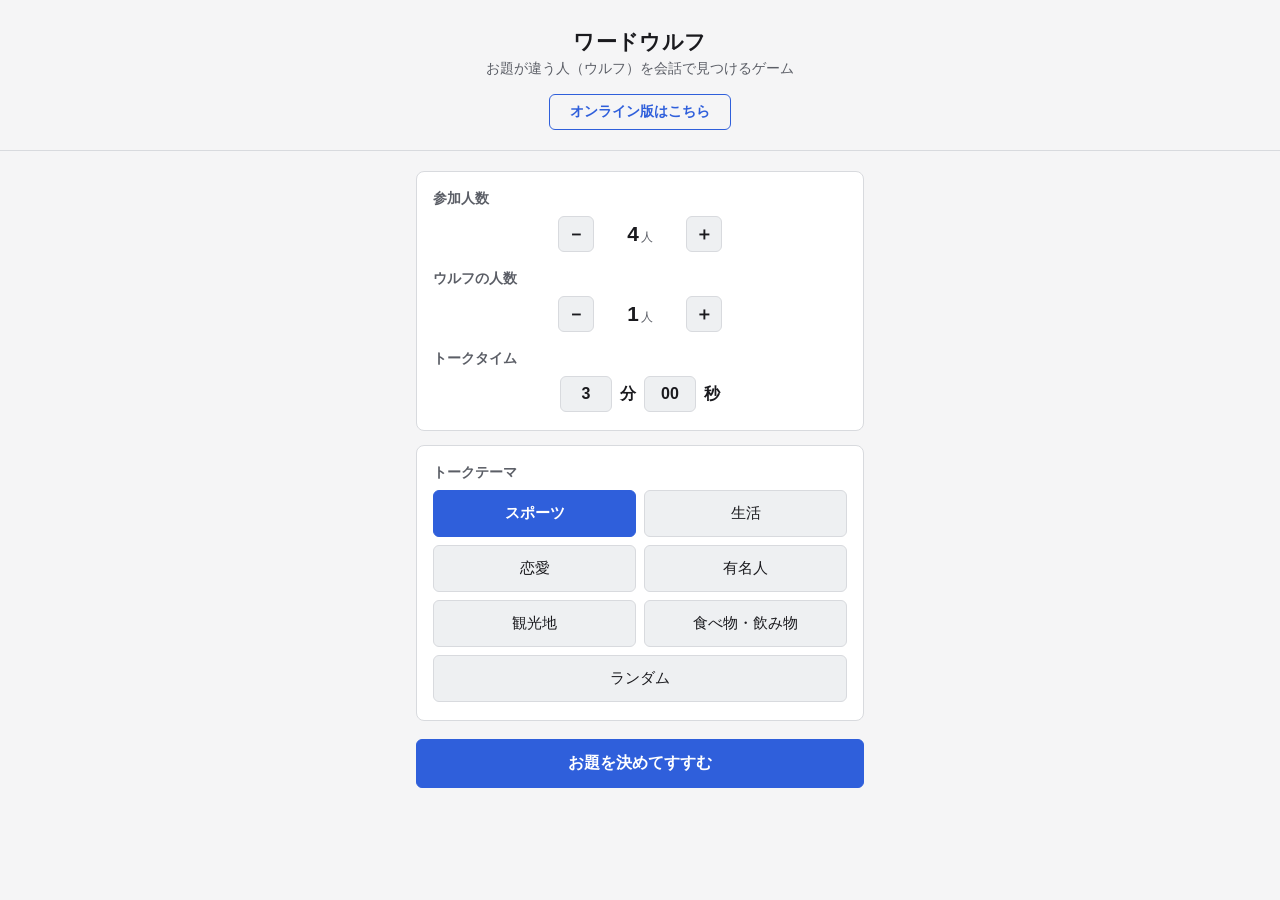
==== index.html @ 1f2a6dbf "Update index.html" ====
<!DOCTYPE html>
<html lang="ja">
<head>
<meta charset="UTF-8">
<meta name="viewport" content="width=device-width, initial-scale=1.0">
<title>ワードウルフ</title>
<style>
:root{
	--bg:#f5f5f6;
	--surface:#ffffff;
	--surface-2:#eef0f2;
	--border:#d8dade;
	--text:#1a1a1e;
	--text-muted:#5b5e66;
	--accent:#2f5fdb;
	--accent-text:#ffffff;
	--danger:#c62a2a;
	--radius:8px;
}
@media (prefers-color-scheme: dark){
	:root{
		--bg:#121214;
		--surface:#1b1c1f;
		--surface-2:#242529;
		--border:#333438;
		--text:#e7e7ea;
		--text-muted:#9a9ca3;
		--accent:#5b8bff;
		--accent-text:#0c0d0f;
		--danger:#ff6b6b;
	}
}
*{box-sizing:border-box;}
html,body{
	margin:0;padding:0;
	font-family:-apple-system,BlinkMacSystemFont,"Segoe UI",Roboto,"Hiragino Kaku Gothic ProN","Noto Sans JP",sans-serif;
	background:var(--bg);
	color:var(--text);
	-webkit-tap-highlight-color:transparent;
}
body{
	min-height:100vh;
	display:flex;
	flex-direction:column;
	align-items:center;
	padding:0 0 40px;
}
.wrap{
	width:100%;
	max-width:480px;
	padding:0 16px;
}
.screen{display:none;}
.screen.active{display:block;}

header.top{
	width:100%;
	text-align:center;
	padding:28px 0 4px;
	border-bottom:1px solid var(--border);
	margin-bottom:20px;
}
header.top h1{
	font-size:1.3em;
	margin:0;
	font-weight:600;
	letter-spacing:.02em;
}
header.top p{
	margin:4px 0 16px;
	font-size:.85em;
	color:var(--text-muted);
}
.online-link{
	display:inline-block;
	padding:8px 20px;
	border-radius:6px;
	border:1px solid var(--accent);
	background:transparent;
	color:var(--accent);
	font-size:.85em;
	font-weight:600;
	text-decoration:none;
	margin-bottom:16px;
}
.online-link:active{opacity:.8;}

.card{
	background:var(--surface);
	border:1px solid var(--border);
	border-radius:var(--radius);
	padding:18px 16px;
	margin-bottom:14px;
}

.field{margin-bottom:18px;}
.field:last-child{margin-bottom:0;}
.field label{
	display:block;
	font-weight:600;
	font-size:.85em;
	margin-bottom:8px;
	color:var(--text-muted);
}
.stepper{
	display:flex;
	align-items:center;
	justify-content:center;
	gap:16px;
}
.stepper button{
	width:36px;height:36px;
	border-radius:6px;
	border:1px solid var(--border);
	background:var(--surface-2);
	color:var(--text);
	font-size:1.1em;
	font-weight:600;
	cursor:pointer;
}
.stepper button:active{background:var(--border);}
.stepper .val{
	min-width:60px;
	text-align:center;
	font-size:1.3em;
	font-weight:600;
}
.stepper .val small{display:inline;font-size:.6em;font-weight:400;color:var(--text-muted);margin-left:2px;}

.error-msg{
	display:none;
	color:var(--danger);
	font-size:.8em;
	margin-top:6px;
	text-align:center;
}

.time-row{
	display:flex;
	align-items:center;
	justify-content:center;
	gap:8px;
	font-size:1em;
	font-weight:600;
}
.time-row input.time-input{
	width:52px;
	text-align:center;
	background:var(--surface-2);
	color:var(--text);
	border:1px solid var(--border);
	border-radius:6px;
	padding:8px 4px;
	font-size:16px;
	font-weight:600;
	font-family:inherit;
}

.cat-grid{
	display:grid;
	grid-template-columns:1fr 1fr;
	gap:8px;
}
.cat-btn{
	border:1px solid var(--border);
	background:var(--surface-2);
	color:var(--text);
	border-radius:6px;
	padding:12px 8px;
	font-size:.95em;
	font-weight:500;
	font-family:inherit;
	cursor:pointer;
}
.cat-btn.selected{
	border-color:var(--accent);
	background:var(--accent);
	color:var(--accent-text);
	font-weight:600;
}
.cat-btn.random{grid-column:1 / span 2;}

.btn-main{
	width:100%;
	padding:13px;
	border:1px solid var(--accent);
	border-radius:6px;
	background:var(--accent);
	color:var(--accent-text);
	font-size:1em;
	font-weight:600;
	font-family:inherit;
	cursor:pointer;
	margin-top:4px;
}
.btn-main:active{opacity:.85;}
.btn-sub{
	width:100%;
	padding:12px;
	border:1px solid var(--border);
	border-radius:6px;
	background:var(--surface);
	color:var(--text);
	font-size:.95em;
	font-weight:500;
	font-family:inherit;
	cursor:pointer;
	margin-top:8px;
}

input.name-input{
	width:100%;
	padding:12px;
	border-radius:6px;
	border:1px solid var(--border);
	background:var(--surface-2);
	color:var(--text);
	font-size:1em;
	font-family:inherit;
	margin-bottom:10px;
}
input.name-input::placeholder{color:var(--text-muted);}

.center-stage{
	text-align:center;
	padding:36px 8px 20px;
}
.player-badge{
	display:inline-block;
	background:var(--surface-2);
	border:1px solid var(--border);
	border-radius:6px;
	padding:6px 18px;
	font-weight:600;
	margin-bottom:18px;
}
.msg2{
	font-size:1.6em;
	font-weight:700;
	min-height:1.3em;
	margin:8px 0 26px;
	color:var(--text);
}
.msg{
	font-size:1em;
	color:var(--text-muted);
	min-height:1.3em;
}
.tap-hint{
	font-size:.8em;
	color:var(--text-muted);
	margin-top:24px;

}

.timer-circle{
	width:200px;height:200px;
	margin:16px auto 8px;
	border-radius:50%;
	border:3px solid var(--border);
	display:flex;align-items:center;justify-content:center;
}
.timer-circle .time{
	font-size:2.2em;
	font-weight:700;
	font-variant-numeric:tabular-nums;
}
.category-tag{
	display:inline-block;
	background:var(--surface-2);
	border:1px solid var(--border);
	border-radius:6px;
	padding:4px 14px;
	font-size:.8em;
	margin-bottom:10px;
	color:var(--text-muted);
}

.reveal-list p{
	background:var(--surface-2);
	border:1px solid var(--border);
	border-radius:6px;
	padding:10px 14px;
	margin:8px 0;
	font-size:.95em;
}
.reveal-list p b{color:var(--text);}

.progress-dots{
	display:flex;justify-content:center;gap:6px;margin-bottom:20px;
}
.progress-dots span{
	width:7px;height:7px;border-radius:50%;background:var(--border);
}
.progress-dots span.done{background:var(--accent);}
.progress-dots span.current{background:var(--text);}

</style>
</head>
<body>

<header class="top">
	<h1>ワードウルフ</h1>
	<p>お題が違う人（ウルフ）を会話で見つけるゲーム</p>
	<a href="online/" class="online-link">オンライン版はこちら</a>
</header>

<div class="wrap">

	<!-- 1. セットアップ画面 -->
	<section id="screen-setup" class="screen active">
		<div class="card">
			<div class="field">
				<label>参加人数</label>
				<div class="stepper">
					<button type="button" onclick="changeCount('player', -1)">－</button>
					<div class="val" id="playercount-val">4<small>人</small></div>
					<button type="button" onclick="changeCount('player', 1)">＋</button>
				</div>
				<div class="error-msg" id="error_playercount">3人以上を選んでください</div>
			</div>
			<div class="field">
				<label>ウルフの人数</label>
				<div class="stepper">
					<button type="button" onclick="changeCount('wolf', -1)">－</button>
					<div class="val" id="wolfcount-val">1<small>人</small></div>
					<button type="button" onclick="changeCount('wolf', 1)">＋</button>
				</div>
				<div class="error-msg" id="error_wordwolfcount">1人以上、参加人数未満にしてください</div>
			</div>
			<div class="field">
				<label>トークタイム</label>
				<div class="time-row">
					<input type="text" inputmode="numeric" pattern="[0-9]*" id="talktime_min" class="time-input" value="3" maxlength="2" oninput="onTimeInput(this,'min')">分
					<input type="text" inputmode="numeric" pattern="[0-9]*" id="talktime_sec" class="time-input" value="00" maxlength="2" oninput="onTimeInput(this,'sec')">秒
				</div>
				<div class="error-msg" id="error_talktime">1秒以上を設定してください</div>
			</div>
		</div>

		<div class="card">
			<div class="field" style="margin-bottom:8px;">
				<label>トークテーマ</label>
			</div>
			<div class="cat-grid" id="cat-grid"></div>
		</div>

		<button class="btn-main" onclick="roommakeNext()">お題を決めてすすむ</button>
	</section>

	<!-- 2. 名前入力画面 -->
	<section id="screen-names" class="screen">
		<div class="card">
			<div class="field">
				<label>参加者の名前を入力してください</label>
				<div id="names"></div>
			</div>
		</div>
		<button class="btn-main" onclick="nameNext()">つぎへ</button>
		<button class="btn-sub" onclick="goScreen('setup')">戻る</button>
	</section>

	<!-- 3. お題確認画面（端末を回して1人ずつ確認） -->
	<section id="screen-odai" class="screen">
		<div class="center-stage">
			<div class="progress-dots" id="odai-dots"></div>
			<div class="category-tag" id="odai-category"></div>
			<div class="player-badge" id="odai-player"></div>
			<div class="msg" id="msg"></div>
			<div class="msg2" id="msg2"></div>
			<input type="hidden" id="nowId" value="0">
			<button class="btn-main" id="next" onclick="nextMemberOdai()">はい</button>
			<div class="tap-hint">端末を次の人に回してからタップしてください</div>
		</div>
	</section>

	<!-- 4. ゲーム中（タイマー）画面 -->
	<section id="screen-game" class="screen">
		<div class="center-stage">
			<div class="category-tag" id="game-category"></div>
			<p style="opacity:.8;margin-bottom:0;">自分のお題について、バレないように話し合おう！</p>
			<div class="timer-circle"><div class="time" id="time">--:--</div></div>
			<p style="opacity:.6;font-size:.85em;">トークタイムが終わると自動的に次の画面に進みます</p>
			<button class="btn-sub" onclick="cancelGame()">最初の画面に戻る</button>
		</div>
	</section>

	<!-- 4.5 終了確認画面（答えが見える前のワンクッション） -->
	<section id="screen-confirm" class="screen">
		<div class="center-stage" style="padding-top:20px;">
			<div class="msg2" style="font-size:1.5em;">トーク終了</div>
			<p style="opacity:.8;">話し合いは終わりましたか？<br>次の画面で答えが表示されます。</p>
		</div>
		<button class="btn-main" onclick="revealAnswers()">答え合わせをする</button>
	</section>

	<!-- 5. 結果発表画面 -->
	<section id="screen-finish" class="screen">
		<div class="center-stage" style="padding-top:20px;">
			<div class="msg2" style="font-size:1.5em;">トーク終了！</div>
			<p style="opacity:.8;">誰がウルフだったか話し合おう。答え合わせはこちら</p>
		</div>
		<div class="card">
			<div class="reveal-list" id="waitmember"></div>
		</div>
		<button class="btn-main" onclick="sameThemeContinue()">お題だけを変えて続行</button>
		<button class="btn-main" onclick="openOdaiChange()">テーマを変えて続行</button>
		<button class="btn-sub" onclick="resetAll()">最初からやり直す</button>
	</section>

	<!-- 5.5 お題だけ変更する専用画面 -->
	<section id="screen-odaichange" class="screen">
		<div class="card">
			<div class="field" style="margin-bottom:8px;">
				<label>お題を引き直すテーマを選んでください</label>
			</div>
			<div class="cat-grid" id="cat-grid-change"></div>
		</div>
		<button class="btn-main" onclick="applyOdaiChange()">このテーマでお題を引く</button>
		<button class="btn-sub" onclick="goScreen('finish')">戻る</button>
	</section>

</div>

<script src="questions.js"></script>
<script src="game.js"></script>
</body>
</html>
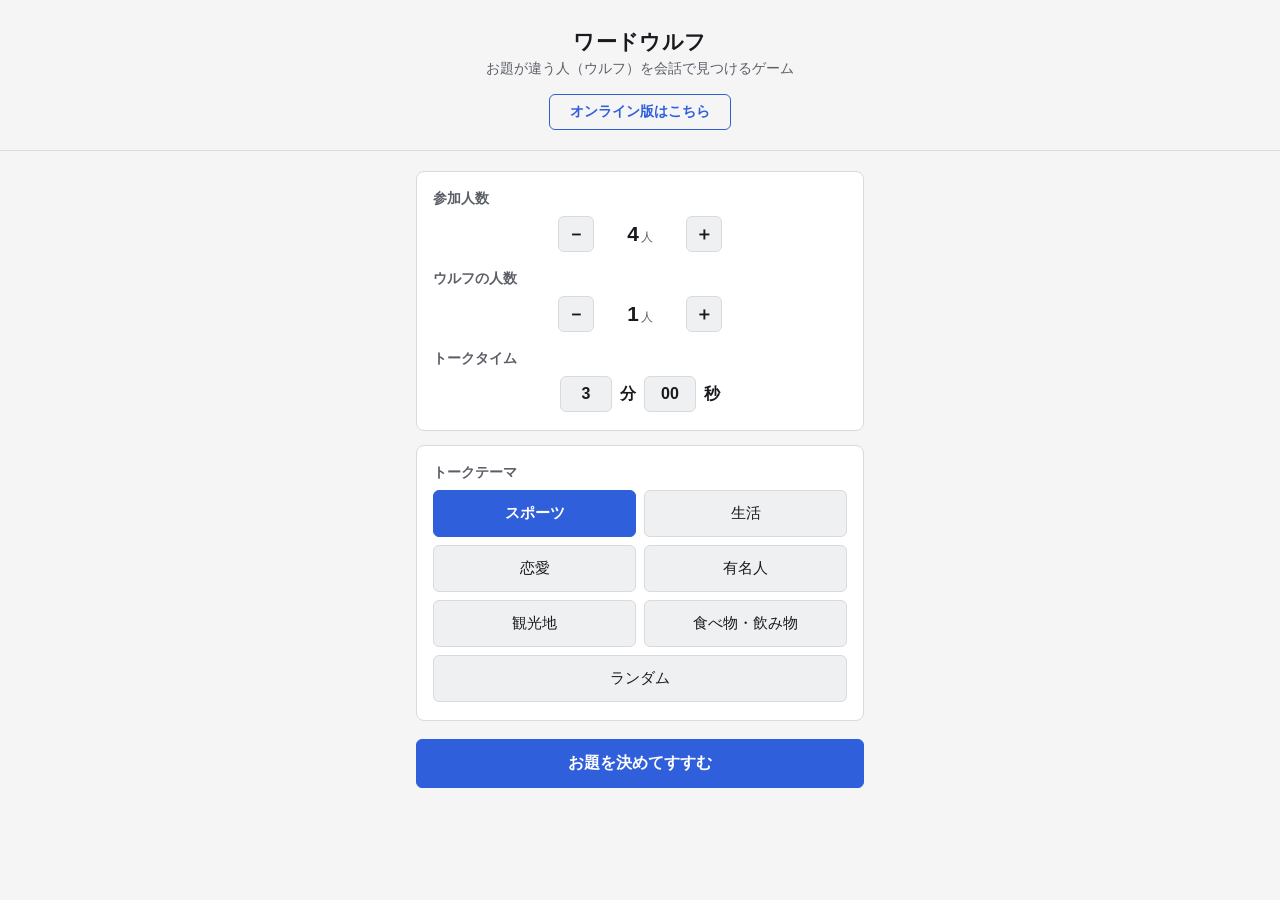
==== commit 1034c038: "Update index.html" ====
--- a/index.html
+++ b/index.html
@@ -302,7 +302,7 @@
 <header class="top">
 	<h1>ワードウルフ</h1>
 	<p>お題が違う人（ウルフ）を会話で見つけるゲーム</p>
-	<a href="online/" class="online-link">オンライン版はこちら</a>
+	<a href="online" class="online-link">オンライン版はこちら</a>
 </header>
 
 <div class="wrap">
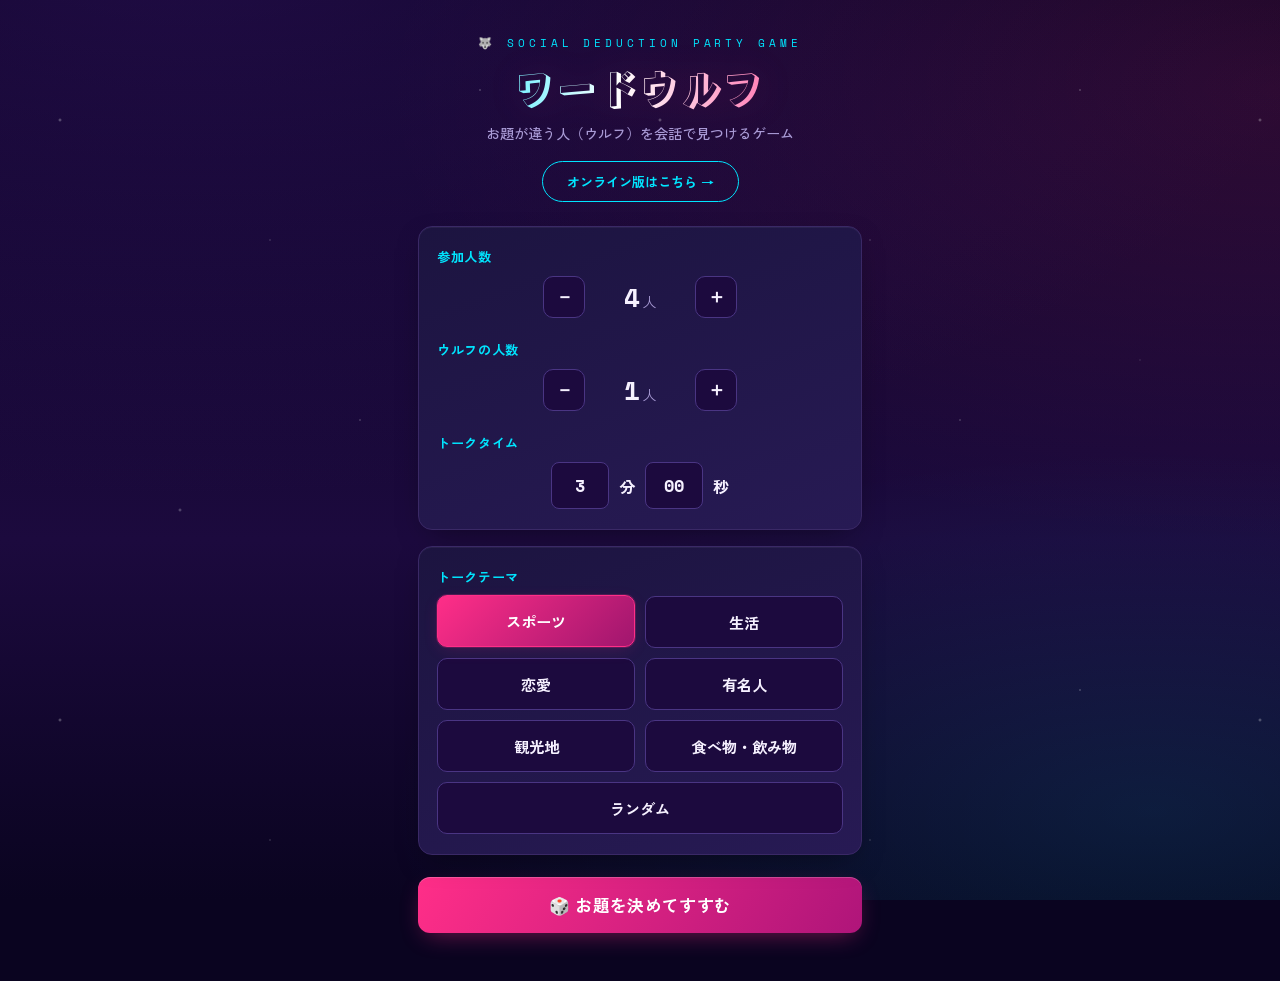
==== commit f98d0d0d: "Update index.html" ====
--- a/index.html
+++ b/index.html
@@ -4,37 +4,35 @@
 <meta charset="UTF-8">
 <meta name="viewport" content="width=device-width, initial-scale=1.0">
 <title>ワードウルフ</title>
+<link rel="preconnect" href="https://fonts.googleapis.com">
+<link rel="preconnect" href="https://fonts.gstatic.com" crossorigin>
+<link href="https://fonts.googleapis.com/css2?family=Rampart+One&family=Zen+Kaku+Gothic+New:wght@500;700;900&family=Space+Mono:wght@400;700&display=swap" rel="stylesheet">
 <style>
 :root{
-	--bg:#f5f5f6;
-	--surface:#ffffff;
-	--surface-2:#eef0f2;
-	--border:#d8dade;
-	--text:#1a1a1e;
-	--text-muted:#5b5e66;
-	--accent:#2f5fdb;
-	--accent-text:#ffffff;
-	--danger:#c62a2a;
-	--radius:8px;
-}
-@media (prefers-color-scheme: dark){
-	:root{
-		--bg:#121214;
-		--surface:#1b1c1f;
-		--surface-2:#242529;
-		--border:#333438;
-		--text:#e7e7ea;
-		--text-muted:#9a9ca3;
-		--accent:#5b8bff;
-		--accent-text:#0c0d0f;
-		--danger:#ff6b6b;
-	}
+	--bg-1:#0a0420;
+	--bg-2:#1c0a3e;
+	--surface:#1c1440;
+	--surface-2:#271a54;
+	--border:#4a3583;
+	--border-soft:#3a2966;
+	--text:#f6f1ff;
+	--text-muted:#a99bd6;
+	--accent:#ff2e88;
+	--accent-soft:#ff2e8833;
+	--accent2:#00e5ff;
+	--accent2-soft:#00e5ff33;
+	--gold:#ffce3d;
+	--danger:#ff4d4d;
+	--radius:14px;
+	--font-display:"Rampart One", "Zen Kaku Gothic New", sans-serif;
+	--font-body:"Zen Kaku Gothic New", -apple-system, BlinkMacSystemFont, "Hiragino Kaku Gothic ProN", sans-serif;
+	--font-mono:"Space Mono", monospace;
 }
 *{box-sizing:border-box;}
 html,body{
 	margin:0;padding:0;
-	font-family:-apple-system,BlinkMacSystemFont,"Segoe UI",Roboto,"Hiragino Kaku Gothic ProN","Noto Sans JP",sans-serif;
-	background:var(--bg);
+	font-family:var(--font-body);
+	background:var(--bg-1);
 	color:var(--text);
 	-webkit-tap-highlight-color:transparent;
 }
@@ -43,266 +41,405 @@
 	display:flex;
 	flex-direction:column;
 	align-items:center;
-	padding:0 0 40px;
-}
+	padding:0 0 48px;
+	position:relative;
+	overflow-x:hidden;
+	background:
+		radial-gradient(ellipse 90% 60% at 15% -5%, #4a1a8a55, transparent),
+		radial-gradient(ellipse 70% 50% at 100% 10%, #ff2e8822, transparent),
+		radial-gradient(ellipse 60% 40% at 90% 90%, #00e5ff1a, transparent),
+		linear-gradient(180deg, var(--bg-1), var(--bg-2) 60%, var(--bg-1));
+	background-attachment:fixed;
+}
+/* drifting star field */
+body::before{
+	content:"";
+	position:fixed;
+	inset:0;
+	pointer-events:none;
+	z-index:0;
+	background-image:
+		radial-gradient(2px 2px at 10% 20%, #ffffffaa, transparent),
+		radial-gradient(1.5px 1.5px at 80% 15%, #ffffff88, transparent),
+		radial-gradient(1.5px 1.5px at 60% 70%, #ffffff77, transparent),
+		radial-gradient(2px 2px at 30% 85%, #ffffff99, transparent),
+		radial-gradient(1px 1px at 90% 60%, #ffffff66, transparent),
+		radial-gradient(1.5px 1.5px at 45% 40%, #ffffff55, transparent);
+	background-size:600px 600px;
+	animation:twinkle 6s ease-in-out infinite alternate;
+	opacity:.6;
+}
+@keyframes twinkle{
+	from{opacity:.35;}
+	to{opacity:.75;}
+}
+@media (prefers-reduced-motion: reduce){
+	body::before{animation:none;}
+}
+
 .wrap{
 	width:100%;
 	max-width:480px;
-	padding:0 16px;
+	padding:0 18px;
+	position:relative;
+	z-index:1;
 }
 .screen{display:none;}
-.screen.active{display:block;}
+.screen.active{display:block; animation:riseIn .4s cubic-bezier(.2,.8,.2,1);}
+@keyframes riseIn{
+	from{opacity:0; transform:translateY(10px);}
+	to{opacity:1; transform:translateY(0);}
+}
+@media (prefers-reduced-motion: reduce){
+	.screen.active{animation:none;}
+}
 
 header.top{
 	width:100%;
+	max-width:480px;
 	text-align:center;
-	padding:28px 0 4px;
-	border-bottom:1px solid var(--border);
-	margin-bottom:20px;
+	padding:34px 20px 18px;
+	position:relative;
+	z-index:1;
+}
+header.top .eyebrow{
+	font-family:var(--font-mono);
+	font-size:.7em;
+	letter-spacing:.35em;
+	color:var(--accent2);
+	text-transform:uppercase;
+	margin-bottom:10px;
 }
 header.top h1{
-	font-size:1.3em;
+	font-family:var(--font-display);
+	font-size:2.5em;
 	margin:0;
-	font-weight:600;
-	letter-spacing:.02em;
+	font-weight:400;
+	letter-spacing:.04em;
+	background:linear-gradient(90deg, var(--accent2), #ffffff 45%, var(--accent));
+	-webkit-background-clip:text;
+	background-clip:text;
+	-webkit-text-fill-color:transparent;
+	filter:drop-shadow(0 0 18px var(--accent-soft));
+	line-height:1.3;
 }
 header.top p{
-	margin:4px 0 16px;
-	font-size:.85em;
+	margin:10px 0 18px;
+	font-size:.88em;
 	color:var(--text-muted);
+	font-weight:500;
 }
 .online-link{
 	display:inline-block;
-	padding:8px 20px;
-	border-radius:6px;
-	border:1px solid var(--accent);
+	padding:10px 24px;
+	border-radius:999px;
+	border:1px solid var(--accent2);
 	background:transparent;
-	color:var(--accent);
-	font-size:.85em;
-	font-weight:600;
+	color:var(--accent2);
+	font-size:.82em;
+	font-weight:700;
 	text-decoration:none;
+	margin-bottom:6px;
+	transition:box-shadow .2s, transform .15s;
+	box-shadow:0 0 0 var(--accent2-soft);
+}
+.online-link:active{
+	transform:scale(.97);
+	box-shadow:0 0 22px var(--accent2-soft);
+}
+
+.card{
+	background:linear-gradient(160deg, var(--surface), var(--surface-2));
+	border:1px solid var(--border-soft);
+	border-radius:var(--radius);
+	padding:20px 18px;
 	margin-bottom:16px;
-}
-.online-link:active{opacity:.8;}
-
-.card{
-	background:var(--surface);
-	border:1px solid var(--border);
-	border-radius:var(--radius);
-	padding:18px 16px;
-	margin-bottom:14px;
-}
-
-.field{margin-bottom:18px;}
+	box-shadow:0 10px 30px -12px #00000080, inset 0 1px 0 #ffffff0d;
+	position:relative;
+}
+
+.field{margin-bottom:22px;}
 .field:last-child{margin-bottom:0;}
 .field label{
 	display:block;
-	font-weight:600;
-	font-size:.85em;
-	margin-bottom:8px;
-	color:var(--text-muted);
+	font-weight:700;
+	font-size:.82em;
+	margin-bottom:10px;
+	color:var(--accent2);
+	letter-spacing:.05em;
 }
 .stepper{
 	display:flex;
 	align-items:center;
 	justify-content:center;
-	gap:16px;
+	gap:20px;
 }
 .stepper button{
-	width:36px;height:36px;
-	border-radius:6px;
+	width:42px;height:42px;
+	border-radius:10px;
 	border:1px solid var(--border);
-	background:var(--surface-2);
-	color:var(--text);
-	font-size:1.1em;
-	font-weight:600;
+	background:var(--bg-2);
+	color:var(--text);
+	font-size:1.2em;
+	font-weight:700;
 	cursor:pointer;
-}
-.stepper button:active{background:var(--border);}
+	transition:background .15s, transform .1s, box-shadow .15s;
+}
+.stepper button:active{
+	background:var(--accent);
+	border-color:var(--accent);
+	transform:scale(.94);
+	box-shadow:0 0 16px var(--accent-soft);
+}
 .stepper .val{
-	min-width:60px;
+	min-width:70px;
 	text-align:center;
-	font-size:1.3em;
-	font-weight:600;
-}
-.stepper .val small{display:inline;font-size:.6em;font-weight:400;color:var(--text-muted);margin-left:2px;}
+	font-family:var(--font-mono);
+	font-size:1.6em;
+	font-weight:700;
+	color:var(--text);
+}
+.stepper .val small{display:inline;font-size:.55em;font-weight:400;color:var(--text-muted);margin-left:2px;font-family:var(--font-body);}
 
 .error-msg{
 	display:none;
 	color:var(--danger);
 	font-size:.8em;
-	margin-top:6px;
+	margin-top:8px;
 	text-align:center;
+	font-weight:600;
 }
 
 .time-row{
 	display:flex;
 	align-items:center;
 	justify-content:center;
-	gap:8px;
+	gap:10px;
 	font-size:1em;
-	font-weight:600;
+	font-weight:700;
 }
 .time-row input.time-input{
-	width:52px;
+	width:58px;
 	text-align:center;
-	background:var(--surface-2);
+	background:var(--bg-2);
 	color:var(--text);
 	border:1px solid var(--border);
-	border-radius:6px;
-	padding:8px 4px;
-	font-size:16px;
-	font-weight:600;
-	font-family:inherit;
+	border-radius:8px;
+	padding:10px 4px;
+	font-size:17px;
+	font-weight:700;
+	font-family:var(--font-mono);
+}
+.time-row input.time-input:focus{
+	outline:none;
+	border-color:var(--accent2);
+	box-shadow:0 0 0 3px var(--accent2-soft);
 }
 
 .cat-grid{
 	display:grid;
 	grid-template-columns:1fr 1fr;
-	gap:8px;
+	gap:10px;
 }
 .cat-btn{
 	border:1px solid var(--border);
-	background:var(--surface-2);
-	color:var(--text);
-	border-radius:6px;
-	padding:12px 8px;
+	background:var(--bg-2);
+	color:var(--text);
+	border-radius:10px;
+	padding:14px 8px;
 	font-size:.95em;
-	font-weight:500;
-	font-family:inherit;
+	font-weight:700;
+	font-family:var(--font-body);
 	cursor:pointer;
+	transition:all .15s;
 }
 .cat-btn.selected{
 	border-color:var(--accent);
-	background:var(--accent);
-	color:var(--accent-text);
-	font-weight:600;
+	background:linear-gradient(135deg, var(--accent), #a0166e);
+	color:#fff;
+	box-shadow:0 4px 18px -4px var(--accent-soft), 0 0 0 1px var(--accent-soft);
+	transform:translateY(-1px);
 }
 .cat-btn.random{grid-column:1 / span 2;}
+.cat-btn.random.selected{
+	background:linear-gradient(135deg, var(--gold), #b8781a);
+	border-color:var(--gold);
+	box-shadow:0 4px 18px -4px #ffce3d55;
+}
 
 .btn-main{
 	width:100%;
-	padding:13px;
-	border:1px solid var(--accent);
-	border-radius:6px;
-	background:var(--accent);
-	color:var(--accent-text);
-	font-size:1em;
-	font-weight:600;
-	font-family:inherit;
+	padding:16px;
+	border:none;
+	border-radius:12px;
+	background:linear-gradient(120deg, var(--accent), #b0157a 55%, var(--accent2));
+	background-size:180% 180%;
+	color:#fff;
+	font-size:1.05em;
+	font-weight:700;
+	font-family:var(--font-body);
+	letter-spacing:.02em;
 	cursor:pointer;
-	margin-top:4px;
-}
-.btn-main:active{opacity:.85;}
+	margin-top:6px;
+	box-shadow:0 8px 24px -8px #ff2e8877, inset 0 1px 0 #ffffff33;
+	transition:transform .12s, box-shadow .2s, background-position .4s;
+}
+.btn-main:active{
+	transform:scale(.98);
+	background-position:80% 20%;
+	box-shadow:0 4px 14px -6px #ff2e8877;
+}
 .btn-sub{
 	width:100%;
-	padding:12px;
+	padding:14px;
 	border:1px solid var(--border);
-	border-radius:6px;
-	background:var(--surface);
-	color:var(--text);
+	border-radius:12px;
+	background:transparent;
+	color:var(--text-muted);
 	font-size:.95em;
-	font-weight:500;
-	font-family:inherit;
+	font-weight:600;
+	font-family:var(--font-body);
 	cursor:pointer;
-	margin-top:8px;
+	margin-top:10px;
+	transition:border-color .15s, color .15s;
+}
+.btn-sub:active{
+	border-color:var(--accent2);
+	color:var(--accent2);
 }
 
 input.name-input{
 	width:100%;
-	padding:12px;
-	border-radius:6px;
+	padding:13px;
+	border-radius:10px;
 	border:1px solid var(--border);
-	background:var(--surface-2);
+	background:var(--bg-2);
 	color:var(--text);
 	font-size:1em;
-	font-family:inherit;
+	font-family:var(--font-body);
 	margin-bottom:10px;
+}
+input.name-input:focus{
+	outline:none;
+	border-color:var(--accent2);
+	box-shadow:0 0 0 3px var(--accent2-soft);
 }
 input.name-input::placeholder{color:var(--text-muted);}
 
 .center-stage{
 	text-align:center;
-	padding:36px 8px 20px;
+	padding:30px 8px 10px;
 }
 .player-badge{
 	display:inline-block;
-	background:var(--surface-2);
-	border:1px solid var(--border);
-	border-radius:6px;
-	padding:6px 18px;
-	font-weight:600;
-	margin-bottom:18px;
+	background:linear-gradient(135deg, var(--surface-2), var(--surface));
+	border:1px solid var(--accent2);
+	border-radius:999px;
+	padding:8px 24px;
+	font-weight:700;
+	margin-bottom:22px;
+	box-shadow:0 0 20px -6px var(--accent2-soft);
+	color:var(--accent2);
 }
 .msg2{
-	font-size:1.6em;
-	font-weight:700;
+	font-family:var(--font-display);
+	font-size:1.7em;
+	font-weight:400;
 	min-height:1.3em;
-	margin:8px 0 26px;
-	color:var(--text);
+	margin:10px 0 28px;
+	color:var(--text);
+	text-shadow:0 0 20px #ff2e8855;
 }
 .msg{
 	font-size:1em;
 	color:var(--text-muted);
 	min-height:1.3em;
+	font-weight:600;
 }
 .tap-hint{
-	font-size:.8em;
+	font-size:.78em;
 	color:var(--text-muted);
-	margin-top:24px;
-
-}
-
+	margin-top:26px;
+	font-family:var(--font-mono);
+}
+
+/* signature element: glowing wolf-eye / moon timer ring */
 .timer-circle{
-	width:200px;height:200px;
-	margin:16px auto 8px;
+	--progress:1;
+	width:220px;height:220px;
+	margin:20px auto 10px;
 	border-radius:50%;
-	border:3px solid var(--border);
 	display:flex;align-items:center;justify-content:center;
+	position:relative;
+	background:
+		radial-gradient(circle at 50% 50%, var(--bg-2) 62%, transparent 63%),
+		conic-gradient(from -90deg, var(--accent2) calc(var(--progress) * 360deg), #ffffff14 0deg);
+	box-shadow:0 0 40px -6px var(--accent2-soft), inset 0 0 30px #00000066;
+	transition:background 0.25s linear;
+}
+.timer-circle::after{
+	content:"";
+	position:absolute;
+	inset:10px;
+	border-radius:50%;
+	border:1px solid var(--border-soft);
 }
 .timer-circle .time{
-	font-size:2.2em;
+	font-family:var(--font-mono);
+	font-size:2.3em;
 	font-weight:700;
 	font-variant-numeric:tabular-nums;
+	color:var(--text);
+	z-index:1;
+	text-shadow:0 0 16px var(--accent2-soft);
 }
 .category-tag{
 	display:inline-block;
 	background:var(--surface-2);
-	border:1px solid var(--border);
-	border-radius:6px;
-	padding:4px 14px;
-	font-size:.8em;
-	margin-bottom:10px;
-	color:var(--text-muted);
+	border:1px solid var(--gold);
+	color:var(--gold);
+	border-radius:999px;
+	padding:5px 18px;
+	font-size:.78em;
+	font-weight:700;
+	margin-bottom:14px;
+	letter-spacing:.04em;
 }
 
 .reveal-list p{
-	background:var(--surface-2);
-	border:1px solid var(--border);
-	border-radius:6px;
-	padding:10px 14px;
-	margin:8px 0;
+	background:var(--bg-2);
+	border:1px solid var(--border-soft);
+	border-left:4px solid var(--accent2);
+	border-radius:8px;
+	padding:12px 14px;
+	margin:10px 0;
 	font-size:.95em;
-}
-.reveal-list p b{color:var(--text);}
+	font-weight:500;
+}
+.reveal-list p.is-wolf{
+	border-left-color:var(--accent);
+}
+.reveal-list p b{color:var(--gold); font-weight:700;}
 
 .progress-dots{
-	display:flex;justify-content:center;gap:6px;margin-bottom:20px;
+	display:flex;justify-content:center;gap:7px;margin-bottom:22px;
 }
 .progress-dots span{
-	width:7px;height:7px;border-radius:50%;background:var(--border);
-}
-.progress-dots span.done{background:var(--accent);}
-.progress-dots span.current{background:var(--text);}
+	width:8px;height:8px;border-radius:50%;background:var(--border);
+	transition:background .2s, box-shadow .2s;
+}
+.progress-dots span.done{background:var(--accent2); box-shadow:0 0 8px var(--accent2-soft);}
+.progress-dots span.current{background:var(--accent); box-shadow:0 0 10px var(--accent-soft);}
 
 </style>
 </head>
 <body>
 
 <header class="top">
+	<div class="eyebrow">🐺 SOCIAL DEDUCTION PARTY GAME</div>
 	<h1>ワードウルフ</h1>
 	<p>お題が違う人（ウルフ）を会話で見つけるゲーム</p>
-	<a href="online" class="online-link">オンライン版はこちら</a>
+	<a href="/online/" class="online-link">オンライン版はこちら →</a>
 </header>
 
 <div class="wrap">
@@ -345,7 +482,7 @@
 			<div class="cat-grid" id="cat-grid"></div>
 		</div>
 
-		<button class="btn-main" onclick="roommakeNext()">お題を決めてすすむ</button>
+		<button class="btn-main" onclick="roommakeNext()">🎲 お題を決めてすすむ</button>
 	</section>
 
 	<!-- 2. 名前入力画面 -->
@@ -370,7 +507,7 @@
 			<div class="msg2" id="msg2"></div>
 			<input type="hidden" id="nowId" value="0">
 			<button class="btn-main" id="next" onclick="nextMemberOdai()">はい</button>
-			<div class="tap-hint">端末を次の人に回してからタップしてください</div>
+			<div class="tap-hint">📱 端末を次の人に回してからタップしてください</div>
 		</div>
 	</section>
 
@@ -378,33 +515,33 @@
 	<section id="screen-game" class="screen">
 		<div class="center-stage">
 			<div class="category-tag" id="game-category"></div>
-			<p style="opacity:.8;margin-bottom:0;">自分のお題について、バレないように話し合おう！</p>
+			<p style="opacity:.85;margin-bottom:0;font-weight:600;">自分のお題について、バレないように話し合おう！</p>
 			<div class="timer-circle"><div class="time" id="time">--:--</div></div>
-			<p style="opacity:.6;font-size:.85em;">トークタイムが終わると自動的に次の画面に進みます</p>
+			<p style="opacity:.55;font-size:.85em;">トークタイムが終わると自動的に次の画面に進みます</p>
 			<button class="btn-sub" onclick="cancelGame()">最初の画面に戻る</button>
 		</div>
 	</section>
 
 	<!-- 4.5 終了確認画面（答えが見える前のワンクッション） -->
 	<section id="screen-confirm" class="screen">
-		<div class="center-stage" style="padding-top:20px;">
-			<div class="msg2" style="font-size:1.5em;">トーク終了</div>
-			<p style="opacity:.8;">話し合いは終わりましたか？<br>次の画面で答えが表示されます。</p>
-		</div>
-		<button class="btn-main" onclick="revealAnswers()">答え合わせをする</button>
+		<div class="center-stage" style="padding-top:24px;">
+			<div class="msg2" style="font-size:1.5em;">⏰ トーク終了</div>
+			<p style="opacity:.85;">話し合いは終わりましたか？<br>次の画面で答えが表示されます。</p>
+		</div>
+		<button class="btn-main" onclick="revealAnswers()">🔍 答え合わせをする</button>
 	</section>
 
 	<!-- 5. 結果発表画面 -->
 	<section id="screen-finish" class="screen">
-		<div class="center-stage" style="padding-top:20px;">
-			<div class="msg2" style="font-size:1.5em;">トーク終了！</div>
-			<p style="opacity:.8;">誰がウルフだったか話し合おう。答え合わせはこちら</p>
+		<div class="center-stage" style="padding-top:24px;">
+			<div class="msg2" style="font-size:1.5em;">🐺 トーク終了！</div>
+			<p style="opacity:.85;">誰がウルフだったか話し合おう。答え合わせはこちら</p>
 		</div>
 		<div class="card">
 			<div class="reveal-list" id="waitmember"></div>
 		</div>
-		<button class="btn-main" onclick="sameThemeContinue()">お題だけを変えて続行</button>
-		<button class="btn-main" onclick="openOdaiChange()">テーマを変えて続行</button>
+		<button class="btn-main" onclick="sameThemeContinue()">🔁 お題だけを変えて続行</button>
+		<button class="btn-main" onclick="openOdaiChange()">🎨 テーマを変えて続行</button>
 		<button class="btn-sub" onclick="resetAll()">最初からやり直す</button>
 	</section>
 
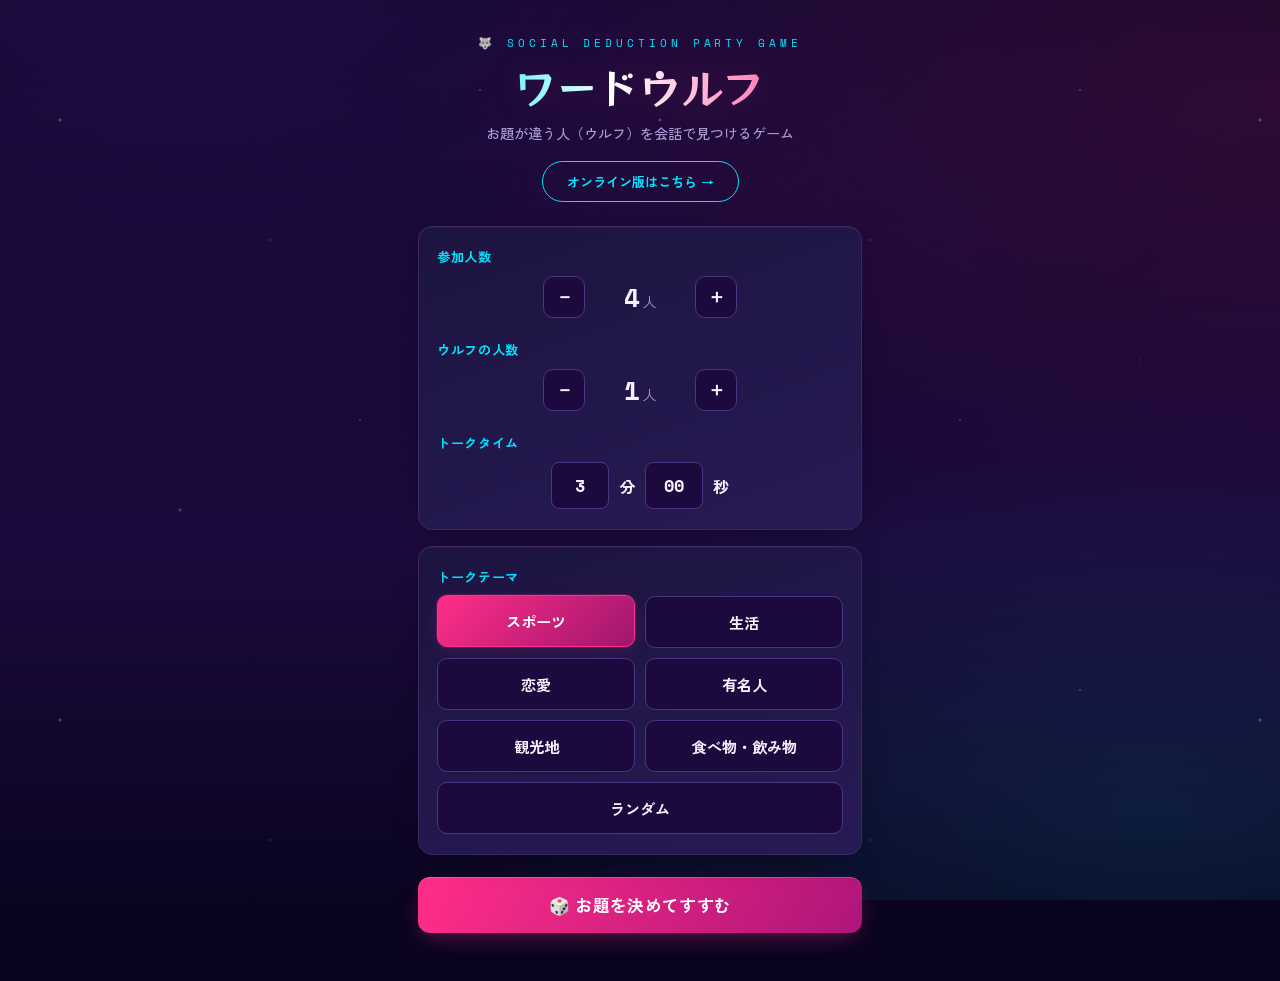
==== commit 5b1feb39: "Update index.html" ====
--- a/index.html
+++ b/index.html
@@ -6,7 +6,7 @@
 <title>ワードウルフ</title>
 <link rel="preconnect" href="https://fonts.googleapis.com">
 <link rel="preconnect" href="https://fonts.gstatic.com" crossorigin>
-<link href="https://fonts.googleapis.com/css2?family=Rampart+One&family=Zen+Kaku+Gothic+New:wght@500;700;900&family=Space+Mono:wght@400;700&display=swap" rel="stylesheet">
+<link href="https://fonts.googleapis.com/css2?family=RocknRoll+One&family=Zen+Kaku+Gothic+New:wght@500;700;900&family=Space+Mono:wght@400;700&display=swap" rel="stylesheet">
 <style>
 :root{
 	--bg-1:#0a0420;
@@ -24,7 +24,7 @@
 	--gold:#ffce3d;
 	--danger:#ff4d4d;
 	--radius:14px;
-	--font-display:"Rampart One", "Zen Kaku Gothic New", sans-serif;
+	--font-display:"RocknRoll One", "Zen Kaku Gothic New", sans-serif;
 	--font-body:"Zen Kaku Gothic New", -apple-system, BlinkMacSystemFont, "Hiragino Kaku Gothic ProN", sans-serif;
 	--font-mono:"Space Mono", monospace;
 }
@@ -376,6 +376,10 @@
 		conic-gradient(from -90deg, var(--accent2) calc(var(--progress) * 360deg), #ffffff14 0deg);
 	box-shadow:0 0 40px -6px var(--accent2-soft), inset 0 0 30px #00000066;
 	transition:background 0.25s linear;
+	transform:scaleX(-1);
+}
+.timer-circle .time{
+	transform:scaleX(-1);
 }
 .timer-circle::after{
 	content:"";
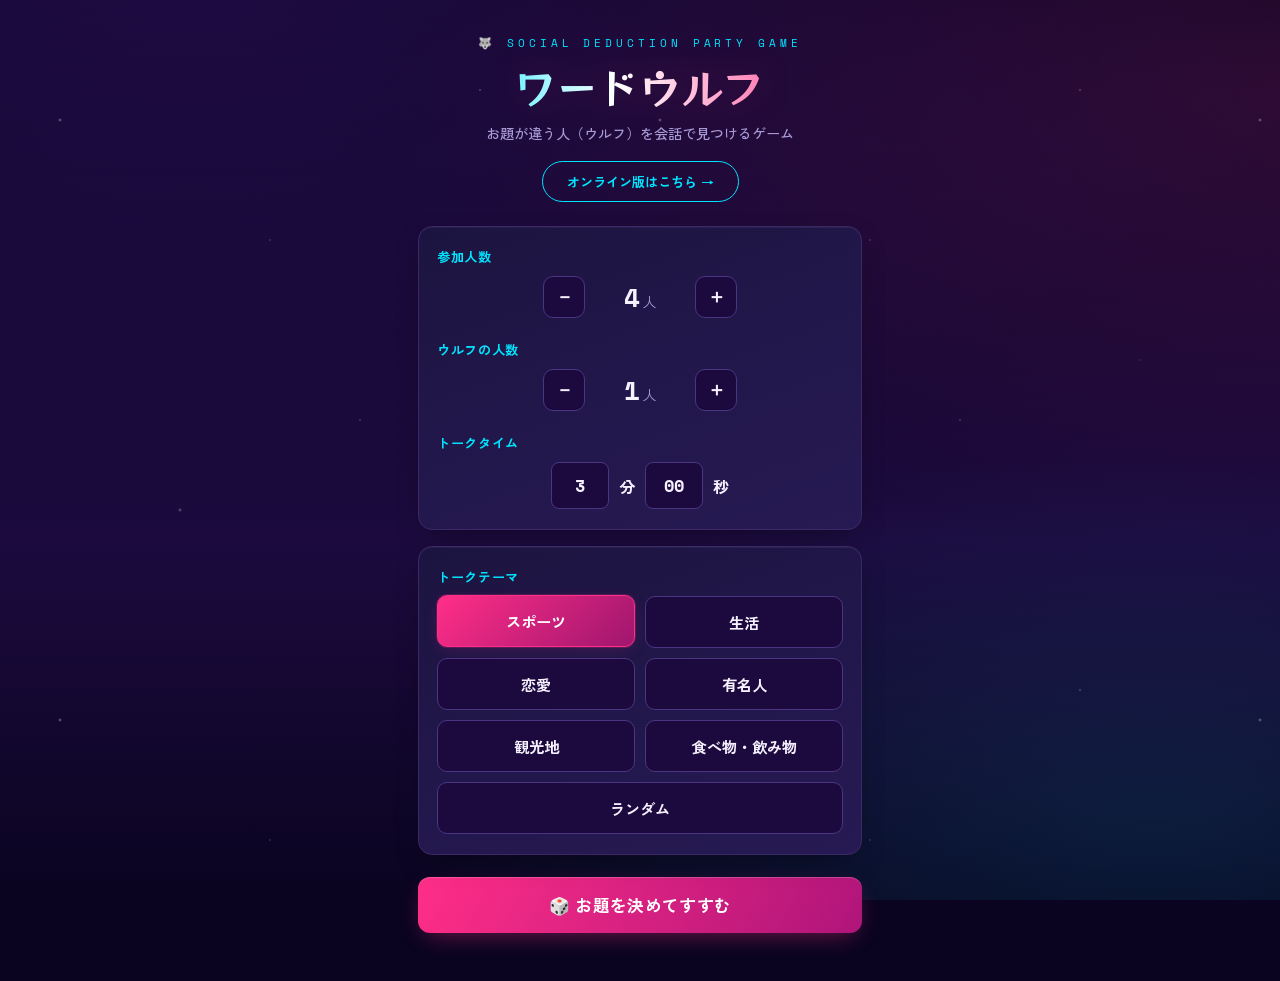
==== commit f4d239a7: "Update index.html" ====
--- a/index.html
+++ b/index.html
@@ -376,10 +376,8 @@
 		conic-gradient(from -90deg, var(--accent2) calc(var(--progress) * 360deg), #ffffff14 0deg);
 	box-shadow:0 0 40px -6px var(--accent2-soft), inset 0 0 30px #00000066;
 	transition:background 0.25s linear;
-	transform:scaleX(-1);
 }
 .timer-circle .time{
-	transform:scaleX(-1);
 }
 .timer-circle::after{
 	content:"";
